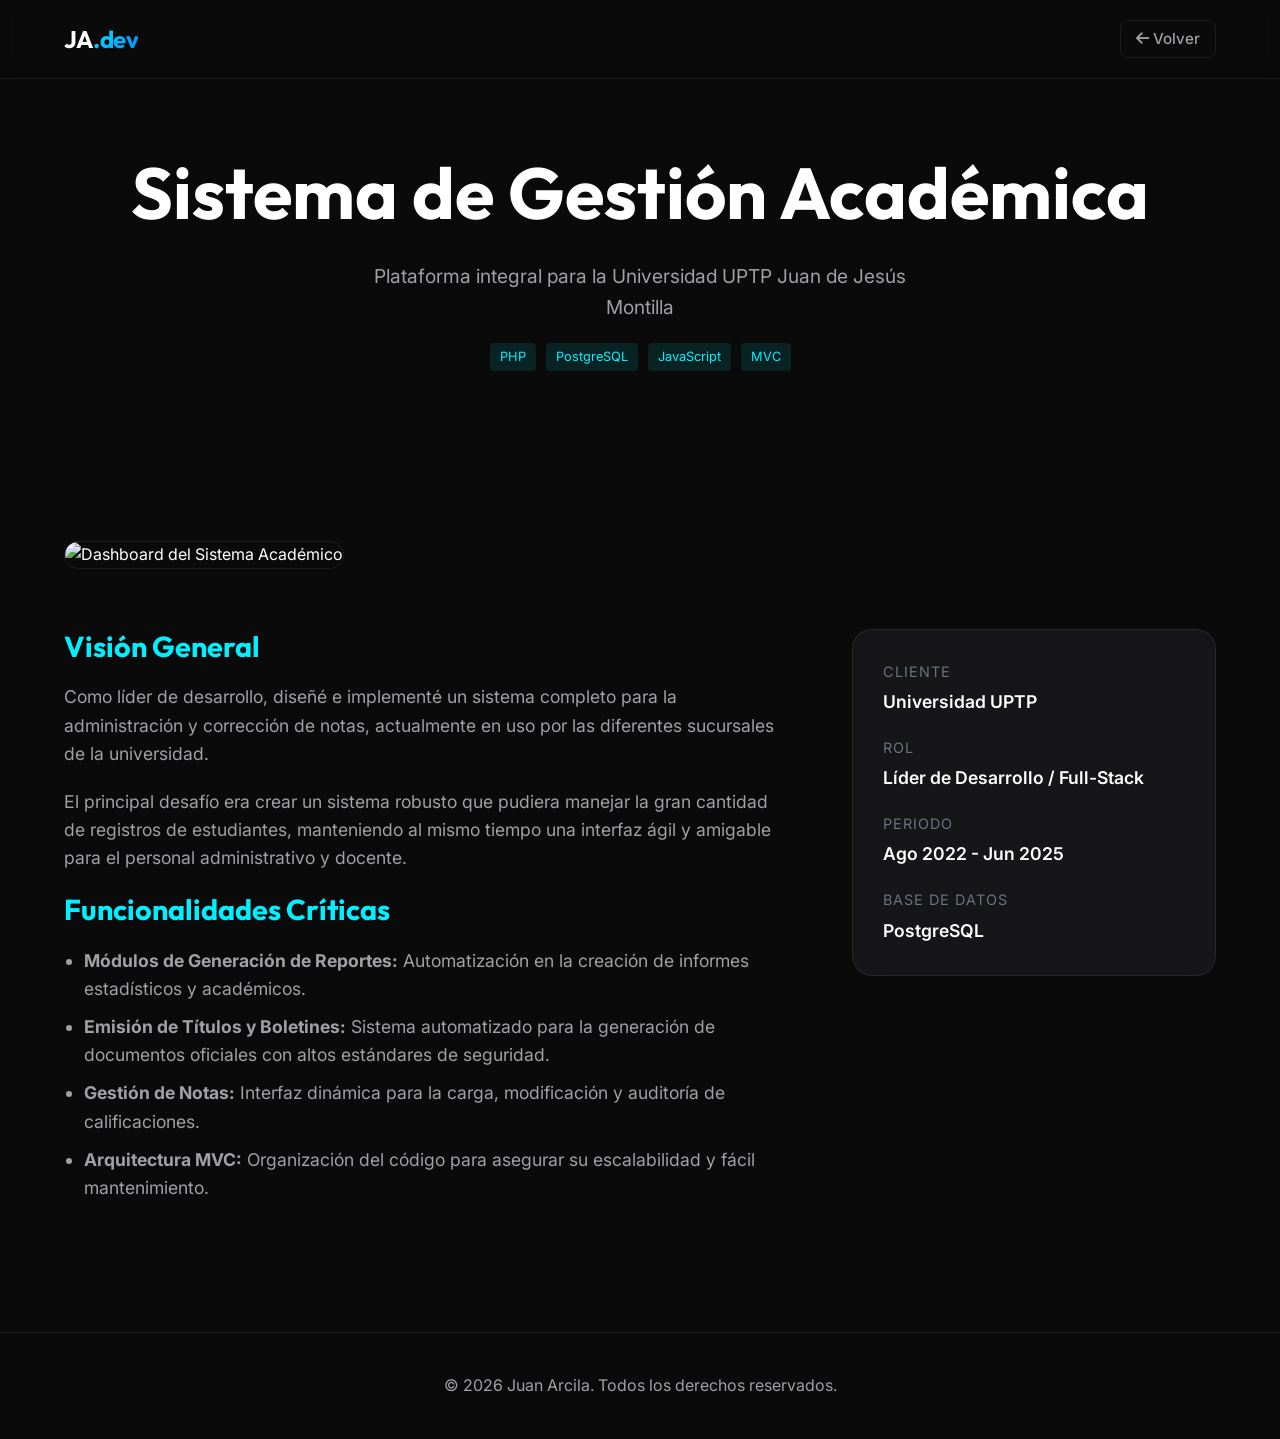
==== proyecto-academico.html @ 084a8716 "Add files via upload" ====
<!DOCTYPE html>
<html lang="es">
<head>
    <meta charset="UTF-8">
    <meta name="viewport" content="width=device-width, initial-scale=1.0">
    <title>Sistema de Gestión Académica | Juan Arcila</title>
    <link rel="stylesheet" href="style.css">
    <link href="https://fonts.googleapis.com/css2?family=Inter:wght@300;400;500;600&family=Outfit:wght@400;700;800&display=swap" rel="stylesheet">
    <link rel="stylesheet" href="https://cdnjs.cloudflare.com/ajax/libs/font-awesome/6.4.0/css/all.min.css">
</head>
<body>

    <!-- Navbar -->
    <nav class="navbar" style="background: rgba(10, 10, 11, 0.95); box-shadow: 0 4px 20px rgba(0,0,0,0.5);">
        <div class="container">
            <a href="index.html" class="logo">JA<span class="text-gradient">.dev</span></a>
            <div class="nav-links">
                <a href="index.html#projects" class="btn btn-outline" style="padding: 6px 15px; border-radius: 8px;"><i class="fas fa-arrow-left"></i> Volver</a>
            </div>
        </div>
    </nav>

    <!-- Project Header -->
    <header class="project-header container">
        <h1 class="hero-title">Sistema de Gestión Académica</h1>
        <p class="hero-desc" style="margin: 0 auto;">Plataforma integral para la Universidad UPTP Juan de Jesús Montilla</p>
        <div class="project-tags project-header-tags">
            <span>PHP</span>
            <span>PostgreSQL</span>
            <span>JavaScript</span>
            <span>MVC</span>
        </div>
    </header>

    <!-- Project Details -->
    <section class="section pt-0">
        <div class="container">
            <img src="assets/academic.png" alt="Dashboard del Sistema Académico" class="project-hero-img">
            
            <div class="project-details-grid">
                <div class="project-content">
                    <h3>Visión General</h3>
                    <p>Como líder de desarrollo, diseñé e implementé un sistema completo para la administración y corrección de notas, actualmente en uso por las diferentes sucursales de la universidad.</p>
                    <p>El principal desafío era crear un sistema robusto que pudiera manejar la gran cantidad de registros de estudiantes, manteniendo al mismo tiempo una interfaz ágil y amigable para el personal administrativo y docente.</p>
                    
                    <h3>Funcionalidades Críticas</h3>
                    <ul>
                        <li><strong>Módulos de Generación de Reportes:</strong> Automatización en la creación de informes estadísticos y académicos.</li>
                        <li><strong>Emisión de Títulos y Boletines:</strong> Sistema automatizado para la generación de documentos oficiales con altos estándares de seguridad.</li>
                        <li><strong>Gestión de Notas:</strong> Interfaz dinámica para la carga, modificación y auditoría de calificaciones.</li>
                        <li><strong>Arquitectura MVC:</strong> Organización del código para asegurar su escalabilidad y fácil mantenimiento.</li>
                    </ul>
                </div>
                
                <div class="project-sidebar">
                    <div class="glass">
                        <div class="sidebar-item">
                            <div class="sidebar-label">Cliente</div>
                            <div class="sidebar-value">Universidad UPTP</div>
                        </div>
                        <div class="sidebar-item">
                            <div class="sidebar-label">Rol</div>
                            <div class="sidebar-value">Líder de Desarrollo / Full-Stack</div>
                        </div>
                        <div class="sidebar-item">
                            <div class="sidebar-label">Periodo</div>
                            <div class="sidebar-value">Ago 2022 - Jun 2025</div>
                        </div>
                        <div class="sidebar-item">
                            <div class="sidebar-label">Base de Datos</div>
                            <div class="sidebar-value">PostgreSQL</div>
                        </div>
                    </div>
                </div>
            </div>
        </div>
    </section>

    <!-- Footer -->
    <footer class="footer">
        <div class="container">
            <p>&copy; 2026 Juan Arcila. Todos los derechos reservados.</p>
        </div>
    </footer>

    <script src="app.js"></script>
</body>
</html>
---- style.css ----
:root {
  /* Core Colors */
  --bg-primary: #0A0A0B;
  --bg-secondary: #131316;
  --bg-surface: rgba(30, 30, 35, 0.6);
  --text-primary: #FFFFFF;
  --text-secondary: #A0A0A5;
  --text-muted: #6b7280;
  
  /* Accents */
  --accent-cyan: #00F0FF;
  --accent-violet: #8A2BE2;
  --accent-blue: #0088FF;
  
  /* Gradients */
  --gradient-primary: linear-gradient(135deg, var(--accent-cyan) 0%, var(--accent-blue) 100%);
  --gradient-secondary: linear-gradient(135deg, var(--accent-violet) 0%, var(--accent-blue) 100%);
  
  /* Structural */
  --border-light: rgba(255, 255, 255, 0.08);
  --shadow-glow: 0 0 20px rgba(0, 240, 255, 0.2);
  --radius-md: 12px;
  --radius-lg: 20px;
  --radius-full: 9999px;
  
  /* Fonts */
  --font-heading: 'Outfit', sans-serif;
  --font-body: 'Inter', sans-serif;
}

* {
  margin: 0;
  padding: 0;
  box-sizing: border-box;
}

body {
  font-family: var(--font-body);
  background-color: var(--bg-primary);
  color: var(--text-primary);
  line-height: 1.6;
  overflow-x: hidden;
  -webkit-font-smoothing: antialiased;
}

h1, h2, h3, h4, h5, h6 {
  font-family: var(--font-heading);
  font-weight: 700;
  line-height: 1.2;
}

a {
  text-decoration: none;
  color: inherit;
  transition: all 0.3s ease;
}

ul {
  list-style: none;
}

/* Typography Utility */
.text-gradient {
  background: var(--gradient-primary);
  -webkit-background-clip: text;
  -webkit-text-fill-color: transparent;
  background-clip: text;
}

/* Layout Utilities */
.container {
  width: 90%;
  max-width: 1200px;
  margin: 0 auto;
}

.section {
  padding: 100px 0;
  position: relative;
}

/* Glassmorphism utility */
.glass {
  background: var(--bg-surface);
  backdrop-filter: blur(12px);
  -webkit-backdrop-filter: blur(12px);
  border: 1px solid var(--border-light);
  border-radius: var(--radius-lg);
}

/* Navbar */
.navbar {
  position: fixed;
  top: 0;
  left: 0;
  width: 100%;
  padding: 20px 0;
  z-index: 1000;
  transition: all 0.3s ease;
  background: rgba(10, 10, 11, 0.8);
  backdrop-filter: blur(10px);
  border-bottom: 1px solid var(--border-light);
}

.navbar .container {
  display: flex;
  justify-content: space-between;
  align-items: center;
}

.logo {
  font-family: var(--font-heading);
  font-size: 1.5rem;
  font-weight: 700;
  letter-spacing: -0.5px;
}

.nav-links {
  display: flex;
  gap: 30px;
}

.nav-links a {
  font-size: 0.95rem;
  font-weight: 500;
  color: var(--text-secondary);
}

.nav-links a:hover {
  color: var(--accent-cyan);
}

/* Hero Section */
.hero {
  min-height: 100vh;
  display: flex;
  align-items: center;
  position: relative;
  padding-top: 80px;
}

.hero-bg {
  position: absolute;
  top: 0;
  left: 0;
  width: 100%;
  height: 100%;
  overflow: hidden;
  z-index: -1;
}

.hero-bg .blob-1 {
  position: absolute;
  top: -10%;
  right: -5%;
  width: 500px;
  height: 500px;
  background: radial-gradient(circle, var(--accent-violet) 0%, transparent 70%);
  opacity: 0.3;
  filter: blur(60px);
}

.hero-bg .blob-2 {
  position: absolute;
  bottom: 10%;
  left: -5%;
  width: 400px;
  height: 400px;
  background: radial-gradient(circle, var(--accent-cyan) 0%, transparent 70%);
  opacity: 0.2;
  filter: blur(60px);
}

.hero-content {
  max-width: 800px;
}

.hero-subtitle {
  font-size: 1.1rem;
  color: var(--accent-cyan);
  text-transform: uppercase;
  letter-spacing: 2px;
  font-weight: 600;
  margin-bottom: 15px;
  display: block;
}

.hero-title {
  font-size: 4.5rem;
  margin-bottom: 25px;
}

.hero-desc {
  font-size: 1.2rem;
  color: var(--text-secondary);
  margin-bottom: 40px;
  max-width: 600px;
}

/* Buttons */
.btn {
  display: inline-block;
  padding: 14px 32px;
  border-radius: var(--radius-full);
  font-weight: 600;
  font-size: 1rem;
  cursor: pointer;
  transition: all 0.3s ease;
  border: none;
}

.btn-primary {
  background: var(--gradient-primary);
  color: #fff;
  box-shadow: 0 4px 15px rgba(0, 240, 255, 0.3);
}

.btn-primary:hover {
  transform: translateY(-2px);
  box-shadow: 0 8px 25px rgba(0, 240, 255, 0.4);
}

.btn-outline {
  background: transparent;
  color: var(--text-primary);
  border: 1px solid var(--border-light);
}

.btn-outline:hover {
  border-color: var(--accent-cyan);
  color: var(--accent-cyan);
}

.hero-actions {
  display: flex;
  gap: 20px;
}

/* Section Title */
.section-title {
  font-size: 2.5rem;
  margin-bottom: 50px;
  text-align: center;
}

/* About / Skills Grid */
.about-grid {
  display: grid;
  grid-template-columns: 1fr 1fr;
  gap: 60px;
  align-items: center;
}

.about-text p {
  color: var(--text-secondary);
  font-size: 1.1rem;
  margin-bottom: 20px;
}

.skills-container {
  display: flex;
  flex-wrap: wrap;
  gap: 15px;
}

.skill-tag {
  background: rgba(255, 255, 255, 0.05);
  border: 1px solid var(--border-light);
  padding: 10px 20px;
  border-radius: var(--radius-full);
  font-weight: 500;
  font-size: 0.95rem;
  transition: all 0.3s ease;
}

.skill-tag:hover {
  border-color: var(--accent-cyan);
  color: var(--accent-cyan);
  background: rgba(0, 240, 255, 0.05);
}

/* Timeline */
.timeline {
  position: relative;
  max-width: 800px;
  margin: 0 auto;
}

.timeline::before {
  content: '';
  position: absolute;
  top: 0;
  left: 20px;
  height: 100%;
  width: 2px;
  background: var(--border-light);
}

.timeline-item {
  position: relative;
  padding-left: 60px;
  margin-bottom: 40px;
}

.timeline-dot {
  position: absolute;
  left: 14px;
  top: 5px;
  width: 14px;
  height: 14px;
  border-radius: 50%;
  background: var(--accent-cyan);
  box-shadow: 0 0 10px var(--accent-cyan);
}

.timeline-content {
  padding: 25px;
}

.timeline-date {
  color: var(--accent-cyan);
  font-size: 0.9rem;
  font-weight: 600;
  margin-bottom: 5px;
  display: inline-block;
}

.timeline-title {
  font-size: 1.3rem;
  margin-bottom: 5px;
}

.timeline-company {
  color: var(--text-secondary);
  font-size: 1rem;
  margin-bottom: 15px;
  font-weight: 500;
}

.timeline-desc {
  color: var(--text-muted);
  font-size: 0.95rem;
}

/* Projects Grid */
.projects-grid {
  display: grid;
  grid-template-columns: repeat(auto-fit, minmax(350px, 1fr));
  gap: 30px;
}

.project-card {
  display: flex;
  flex-direction: column;
  overflow: hidden;
  transition: transform 0.3s ease;
}

.project-card:hover {
  transform: translateY(-5px);
  border-color: rgba(255, 255, 255, 0.2);
}

.project-img-wrapper {
  width: 100%;
  height: 220px;
  overflow: hidden;
  border-bottom: 1px solid var(--border-light);
}

.project-img-wrapper img {
  width: 100%;
  height: 100%;
  object-fit: cover;
  transition: transform 0.5s ease;
}

.project-card:hover .project-img-wrapper img {
  transform: scale(1.05);
}

.project-info {
  padding: 25px;
  flex-grow: 1;
  display: flex;
  flex-direction: column;
}

.project-title {
  font-size: 1.4rem;
  margin-bottom: 10px;
}

.project-desc {
  color: var(--text-secondary);
  font-size: 0.95rem;
  margin-bottom: 20px;
  flex-grow: 1;
}

.project-tags {
  display: flex;
  gap: 10px;
  flex-wrap: wrap;
  margin-bottom: 20px;
}

.project-tags span {
  font-size: 0.8rem;
  color: var(--accent-cyan);
  background: rgba(0, 240, 255, 0.1);
  padding: 4px 10px;
  border-radius: 4px;
}

.project-link {
  display: inline-flex;
  align-items: center;
  gap: 8px;
  color: #fff;
  font-weight: 600;
  font-size: 0.9rem;
}

.project-link i {
  transition: transform 0.3s ease;
}

.project-link:hover i {
  transform: translateX(4px);
  color: var(--accent-cyan);
}

/* Footer */
.footer {
  border-top: 1px solid var(--border-light);
  padding: 40px 0;
  text-align: center;
  color: var(--text-secondary);
}

.social-links {
  display: flex;
  justify-content: center;
  gap: 20px;
  margin-bottom: 20px;
}

.social-links a {
  display: flex;
  align-items: center;
  justify-content: center;
  width: 45px;
  height: 45px;
  border-radius: 50%;
  background: rgba(255, 255, 255, 0.05);
  border: 1px solid var(--border-light);
  font-size: 1.2rem;
  color: var(--text-primary);
}

.social-links a:hover {
  background: var(--gradient-primary);
  border-color: transparent;
  transform: translateY(-3px);
}

/* Project Detail Page Styles */
.project-header {
  padding-top: 150px;
  padding-bottom: 50px;
  text-align: center;
}

.project-header-tags {
  justify-content: center;
  margin-top: 20px;
}

.project-hero-img {
  width: 100%;
  height: 500px;
  border-radius: var(--radius-lg);
  object-fit: cover;
  margin-bottom: 60px;
  border: 1px solid var(--border-light);
}

.project-details-grid {
  display: grid;
  grid-template-columns: 2fr 1fr;
  gap: 60px;
}

.project-content h3 {
  font-size: 1.8rem;
  margin-bottom: 20px;
  color: var(--accent-cyan);
}

.project-content p {
  color: var(--text-secondary);
  margin-bottom: 20px;
  font-size: 1.1rem;
}

.project-content ul {
  list-style: disc;
  padding-left: 20px;
  color: var(--text-secondary);
  margin-bottom: 30px;
}

.project-content li {
  margin-bottom: 10px;
  font-size: 1.1rem;
}

.project-sidebar .glass {
  padding: 30px;
  margin-bottom: 30px;
}

.sidebar-item {
  margin-bottom: 20px;
}

.sidebar-item:last-child {
  margin-bottom: 0;
}

.sidebar-label {
  font-size: 0.9rem;
  color: var(--text-muted);
  text-transform: uppercase;
  letter-spacing: 1px;
  margin-bottom: 5px;
}

.sidebar-value {
  font-size: 1.1rem;
  font-weight: 600;
}

/* Responsive */
@media (max-width: 992px) {
  .hero-title {
    font-size: 3.5rem;
  }
  .about-grid, .project-details-grid {
    grid-template-columns: 1fr;
  }
}

@media (max-width: 768px) {
  .hero-title {
    font-size: 2.8rem;
  }
  .nav-links {
    display: none; /* In a real app we'd add a hamburger menu */
  }
}
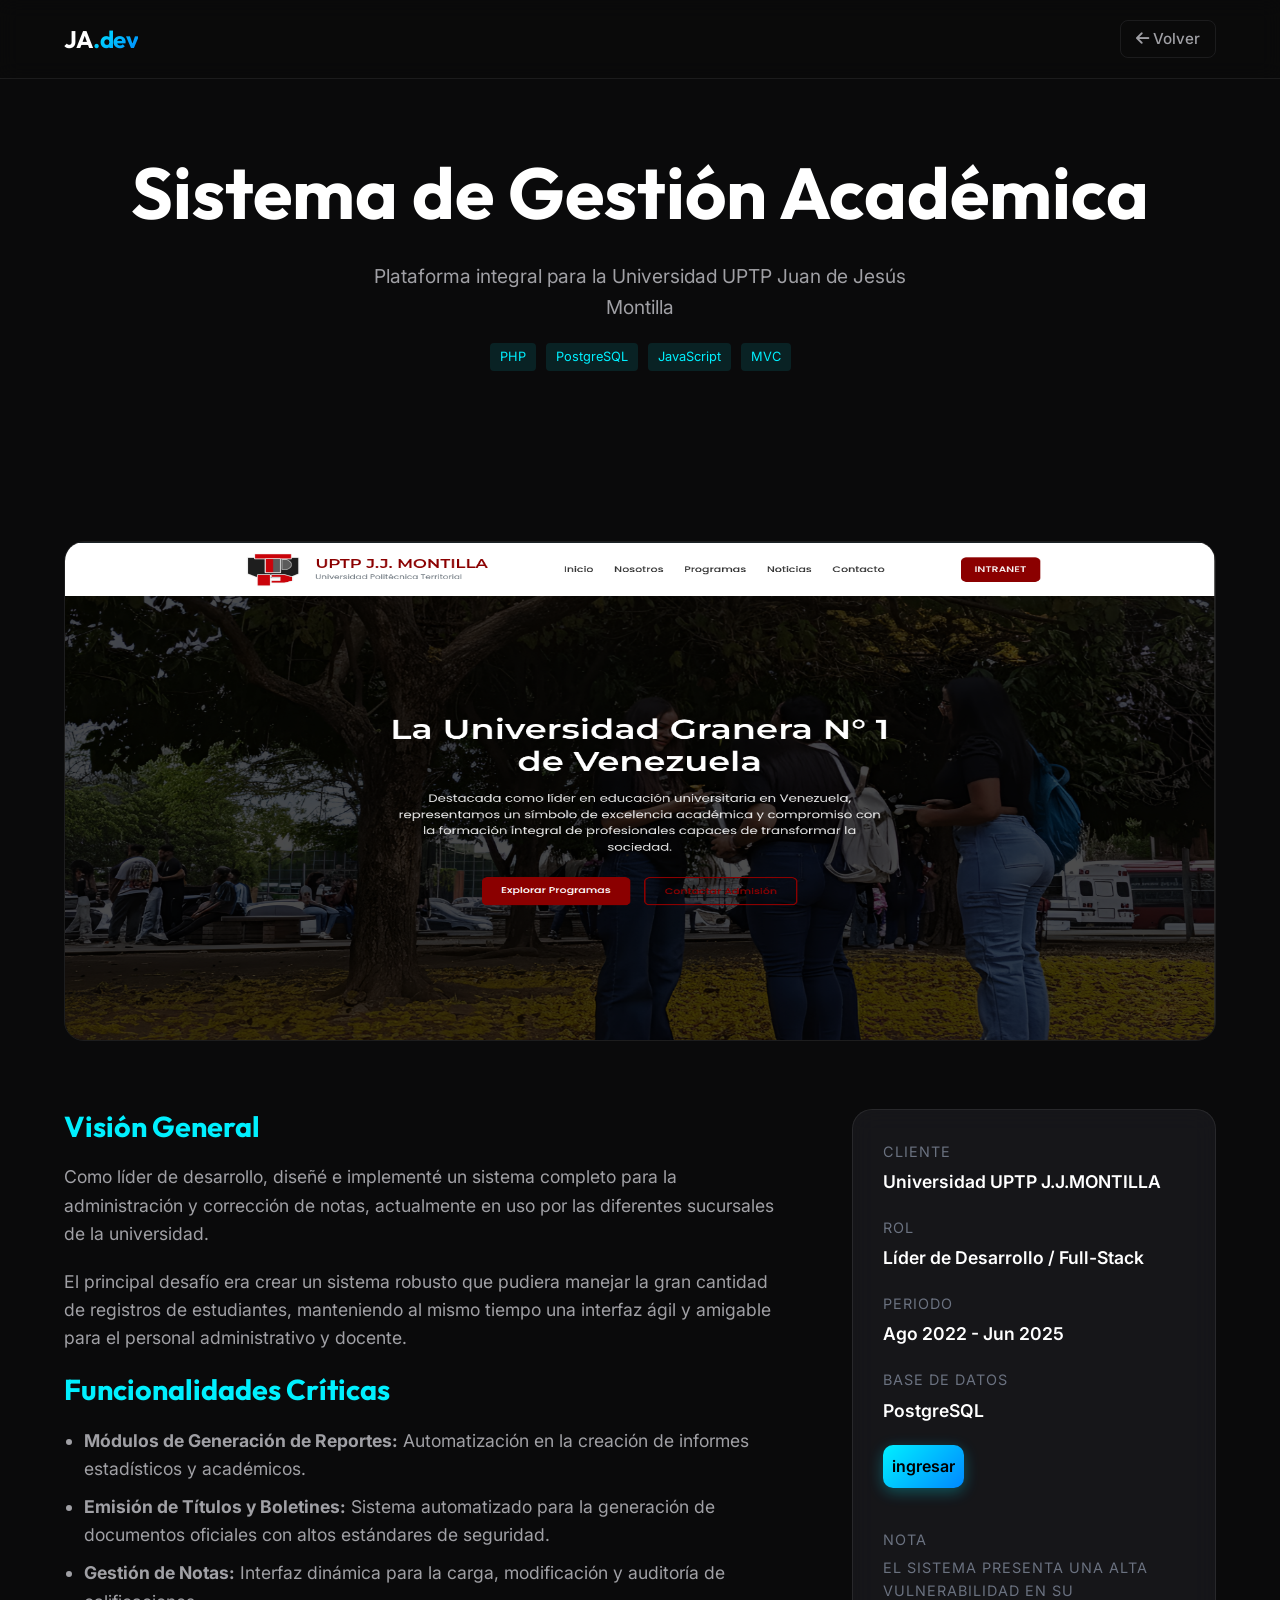
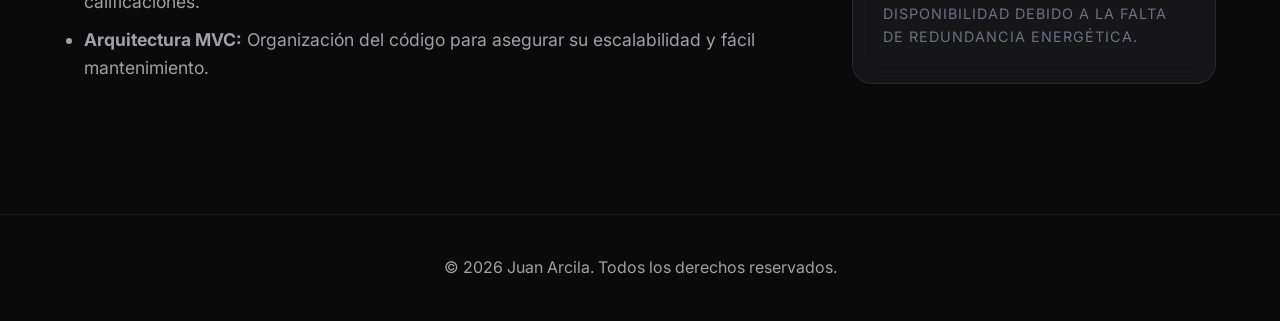
==== commit af549195: "Actualizacion de mi Portafolio Formalizando mi portafolio" ====
--- a/proyecto-academico.html
+++ b/proyecto-academico.html
@@ -35,7 +35,7 @@
     <!-- Project Details -->
     <section class="section pt-0">
         <div class="container">
-            <img src="assets/academic.png" alt="Dashboard del Sistema Académico" class="project-hero-img">
+            <img src="assets/UPTP Portada.png" alt="Dashboard del Sistema Académico" class="project-hero-img">
             
             <div class="project-details-grid">
                 <div class="project-content">
@@ -56,7 +56,7 @@
                     <div class="glass">
                         <div class="sidebar-item">
                             <div class="sidebar-label">Cliente</div>
-                            <div class="sidebar-value">Universidad UPTP</div>
+                            <div class="sidebar-value">Universidad UPTP J.J.MONTILLA</div>
                         </div>
                         <div class="sidebar-item">
                             <div class="sidebar-label">Rol</div>
@@ -69,6 +69,17 @@
                         <div class="sidebar-item">
                             <div class="sidebar-label">Base de Datos</div>
                             <div class="sidebar-value">PostgreSQL</div>
+                        </div>
+                        <div class="sidebar-item">
+                            <a class="btn btn-secundario" href="https://uptp.sytes.net/" >ingresar</a>
+                            
+                        </div>
+
+                        <div class="sidebar-item">
+                            <div class="sidebar-label">nota</div>
+                            <div class="sidebar-label"><p>el sistema presenta una alta vulnerabilidad en su disponibilidad debido a la falta de redundancia energética. 
+                            </p></div>
+                            
                         </div>
                     </div>
                 </div>
--- a/style.css
+++ b/style.css
@@ -11,11 +11,13 @@
   --accent-cyan: #00F0FF;
   --accent-violet: #8A2BE2;
   --accent-blue: #0088FF;
+  --accent-red: #cc1b1b;
+
   
   /* Gradients */
   --gradient-primary: linear-gradient(135deg, var(--accent-cyan) 0%, var(--accent-blue) 100%);
   --gradient-secondary: linear-gradient(135deg, var(--accent-violet) 0%, var(--accent-blue) 100%);
-  
+  --gradient-uptp:var(--accent-red);
   /* Structural */
   --border-light: rgba(255, 255, 255, 0.08);
   --shadow-glow: 0 0 20px rgba(0, 240, 255, 0.2);
@@ -208,6 +210,14 @@
   transition: all 0.3s ease;
   border: none;
 }
+.btn-secundario{
+  background: var(--gradient-primary);
+  color: #000000;
+  padding: 9px !important;
+  margin-bottom: 20px;
+  border-radius: 10px;
+  box-shadow: 0 4px 15px rgba(0, 240, 255, 0.3);
+}
 
 .btn-primary {
   background: var(--gradient-primary);
@@ -215,7 +225,7 @@
   box-shadow: 0 4px 15px rgba(0, 240, 255, 0.3);
 }
 
-.btn-primary:hover {
+.btn-primary, .btn-secundario:hover {
   transform: translateY(-2px);
   box-shadow: 0 8px 25px rgba(0, 240, 255, 0.4);
 }
@@ -481,7 +491,7 @@
   width: 100%;
   height: 500px;
   border-radius: var(--radius-lg);
-  object-fit: cover;
+  object-fit: center;
   margin-bottom: 60px;
   border: 1px solid var(--border-light);
 }
